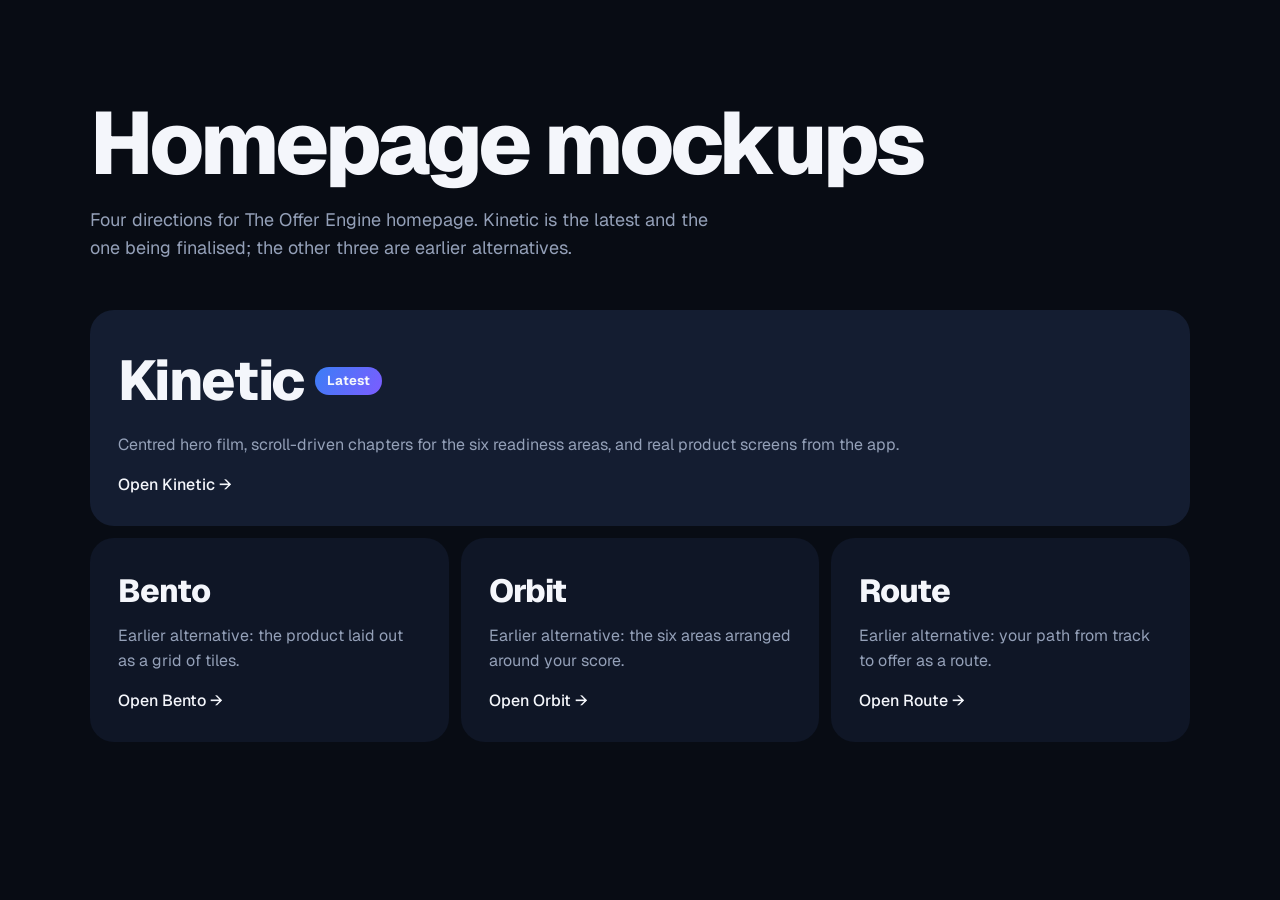
==== index.html @ 077ae508 "Homepage mockups for The Offer Engine Co-Authored-By: Claude Opus 5.5 <noreply@anthropic.com>" ====
<!doctype html>
<html lang="en-GB">
<head>
<meta charset="utf-8">
<meta name="robots" content="noindex">
<meta name="viewport" content="width=device-width, initial-scale=1">
<title>The Offer Engine: homepage mockups</title>
<link rel="preconnect" href="https://fonts.googleapis.com">
<link href="https://fonts.googleapis.com/css2?family=Geist:wght@400;500;700;800&display=swap" rel="stylesheet">
<style>
  :root { --bg: #080c14; --s1: #0f1626; --s2: #141d31; --ink: #f4f6fb; --muted: #94a0b8; --accent: #3b7ef6; --violet: #7c5cff; --grad: linear-gradient(120deg, var(--accent), var(--violet)); color-scheme: dark; }
  * { box-sizing: border-box; margin: 0; }
  body { background: var(--bg); color: var(--ink); font: 16px/1.55 Geist, system-ui, sans-serif; padding: clamp(48px, 8vw, 112px) clamp(16px, 5vw, 64px); }
  main { max-width: 1100px; margin: 0 auto; }
  h1 { font-size: clamp(40px, 7vw, 88px); font-weight: 800; letter-spacing: -.045em; line-height: .95; }
  .lede { margin-top: 20px; max-width: 52ch; color: var(--muted); font-size: 18px; }
  ul { list-style: none; padding: 0; margin-top: 48px; display: grid; grid-template-columns: repeat(auto-fit, minmax(min(100%, 300px), 1fr)); gap: 12px; }
  a { display: grid; gap: 8px; height: 100%; padding: 28px; border-radius: 24px; background: var(--s1); color: inherit; text-decoration: none; transition: background .3s; }
  a:hover, a:focus-visible { background: var(--s2); }
  a:focus-visible { outline: 2px solid var(--accent); outline-offset: 3px; }
  h2 { font-size: 32px; font-weight: 800; letter-spacing: -.03em; display: flex; align-items: center; gap: 12px; flex-wrap: wrap; }
  .tag { font-size: 13px; font-weight: 700; letter-spacing: 0; padding: 4px 12px; border-radius: 99px; background: var(--grad); }
  p { color: var(--muted); }
  .go { margin-top: 8px; color: var(--ink); font-weight: 500; }
  .latest { grid-column: 1 / -1; background: var(--s2); }
  .latest h2 { font-size: clamp(40px, 5vw, 56px); }
</style>
</head>
<body>
<main>
  <h1>Homepage mockups</h1>
  <p class="lede">Four directions for The Offer Engine homepage. Kinetic is the latest and the one being finalised; the other three are earlier alternatives.</p>
  <ul>
    <li style="grid-column:1/-1"><a class="latest" href="kinetic.html"><h2>Kinetic <span class="tag">Latest</span></h2><p>Centred hero film, scroll-driven chapters for the six readiness areas, and real product screens from the app.</p><span class="go">Open Kinetic →</span></a></li>
    <li><a href="bento.html"><h2>Bento</h2><p>Earlier alternative: the product laid out as a grid of tiles.</p><span class="go">Open Bento →</span></a></li>
    <li><a href="orbit.html"><h2>Orbit</h2><p>Earlier alternative: the six areas arranged around your score.</p><span class="go">Open Orbit →</span></a></li>
    <li><a href="route.html"><h2>Route</h2><p>Earlier alternative: your path from track to offer as a route.</p><span class="go">Open Route →</span></a></li>
  </ul>
</main>
</body>
</html>
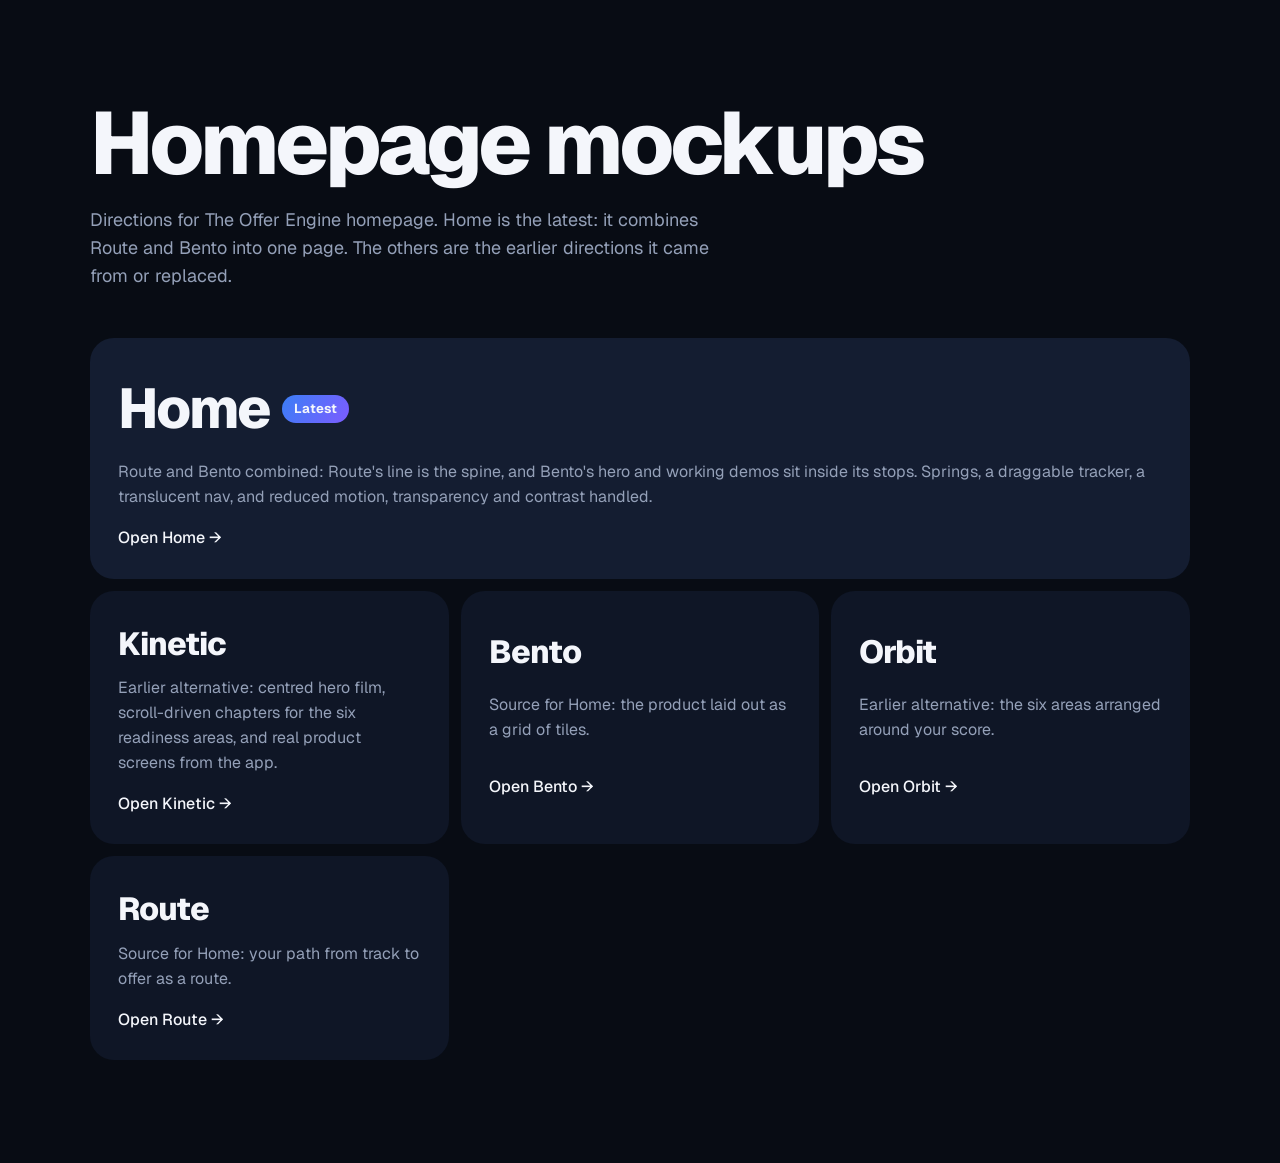
==== commit 42da57aa: "Home mockup: Route spine with Bento's hero and live demos Combines bento.html and route.html per #73" ====
--- a/index.html
+++ b/index.html
@@ -29,12 +29,13 @@
 <body>
 <main>
   <h1>Homepage mockups</h1>
-  <p class="lede">Four directions for The Offer Engine homepage. Kinetic is the latest and the one being finalised; the other three are earlier alternatives.</p>
+  <p class="lede">Directions for The Offer Engine homepage. Home is the latest: it combines Route and Bento into one page. The others are the earlier directions it came from or replaced.</p>
   <ul>
-    <li style="grid-column:1/-1"><a class="latest" href="kinetic.html"><h2>Kinetic <span class="tag">Latest</span></h2><p>Centred hero film, scroll-driven chapters for the six readiness areas, and real product screens from the app.</p><span class="go">Open Kinetic →</span></a></li>
-    <li><a href="bento.html"><h2>Bento</h2><p>Earlier alternative: the product laid out as a grid of tiles.</p><span class="go">Open Bento →</span></a></li>
+    <li style="grid-column:1/-1"><a class="latest" href="home.html"><h2>Home <span class="tag">Latest</span></h2><p>Route and Bento combined: Route's line is the spine, and Bento's hero and working demos sit inside its stops. Springs, a draggable tracker, a translucent nav, and reduced motion, transparency and contrast handled.</p><span class="go">Open Home →</span></a></li>
+    <li><a href="kinetic.html"><h2>Kinetic</h2><p>Earlier alternative: centred hero film, scroll-driven chapters for the six readiness areas, and real product screens from the app.</p><span class="go">Open Kinetic →</span></a></li>
+    <li><a href="bento.html"><h2>Bento</h2><p>Source for Home: the product laid out as a grid of tiles.</p><span class="go">Open Bento →</span></a></li>
     <li><a href="orbit.html"><h2>Orbit</h2><p>Earlier alternative: the six areas arranged around your score.</p><span class="go">Open Orbit →</span></a></li>
-    <li><a href="route.html"><h2>Route</h2><p>Earlier alternative: your path from track to offer as a route.</p><span class="go">Open Route →</span></a></li>
+    <li><a href="route.html"><h2>Route</h2><p>Source for Home: your path from track to offer as a route.</p><span class="go">Open Route →</span></a></li>
   </ul>
 </main>
 </body>
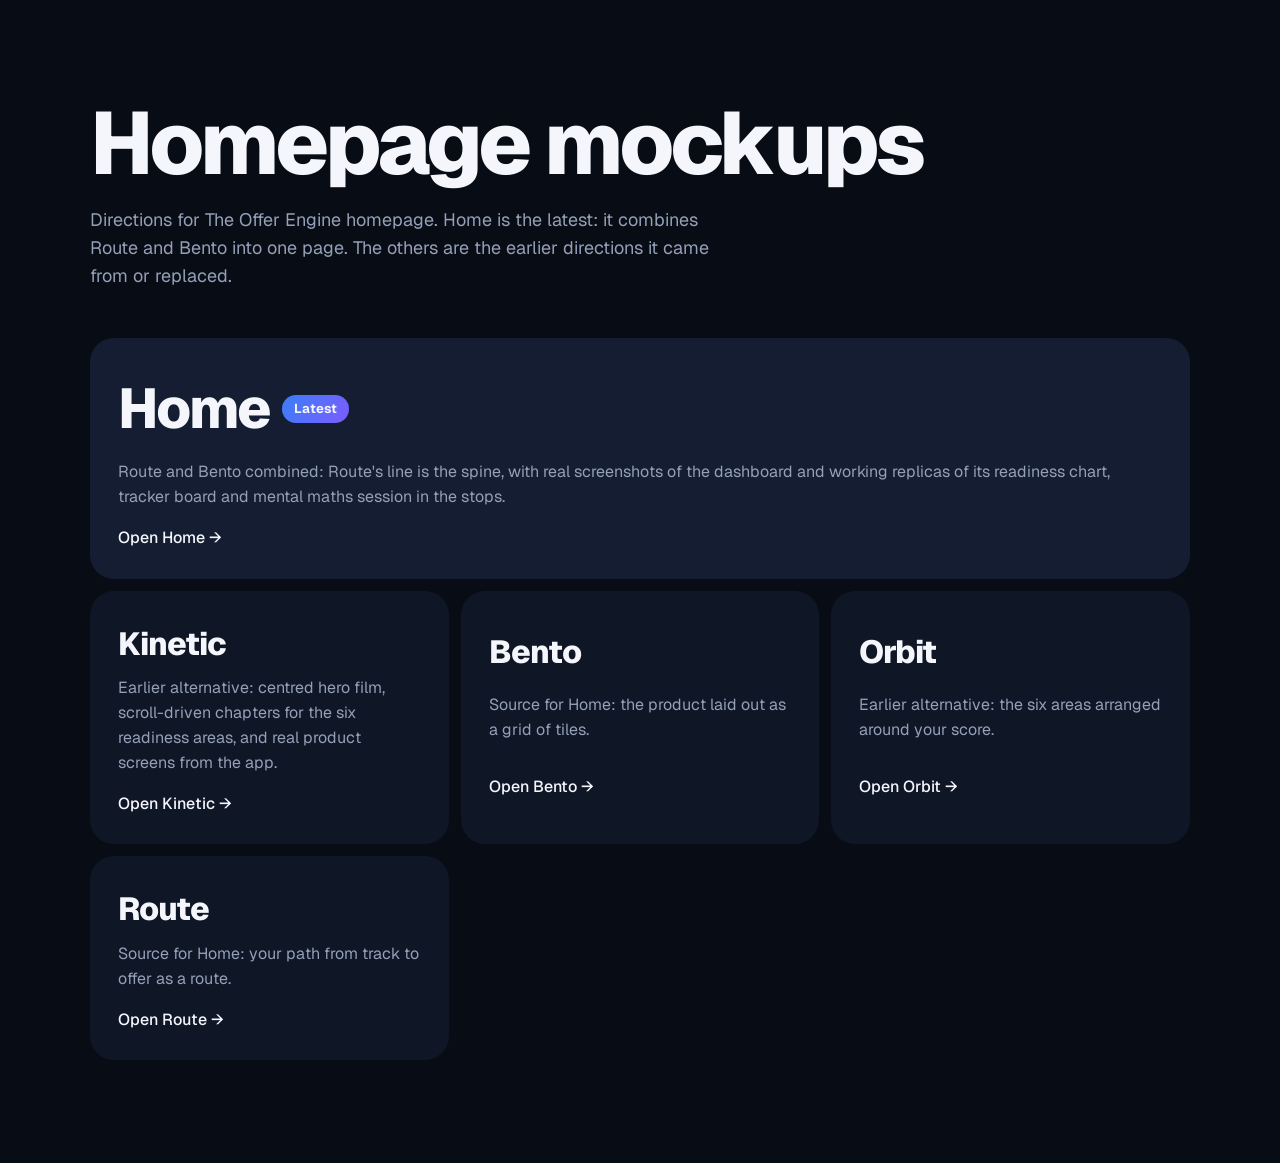
==== commit f11eb202: "Home mockup: real dashboard screenshots and faithful demos Replace the illustrative product window a" ====
--- a/index.html
+++ b/index.html
@@ -31,7 +31,7 @@
   <h1>Homepage mockups</h1>
   <p class="lede">Directions for The Offer Engine homepage. Home is the latest: it combines Route and Bento into one page. The others are the earlier directions it came from or replaced.</p>
   <ul>
-    <li style="grid-column:1/-1"><a class="latest" href="home.html"><h2>Home <span class="tag">Latest</span></h2><p>Route and Bento combined: Route's line is the spine, and Bento's hero and working demos sit inside its stops. Springs, a draggable tracker, a translucent nav, and reduced motion, transparency and contrast handled.</p><span class="go">Open Home →</span></a></li>
+    <li style="grid-column:1/-1"><a class="latest" href="home.html"><h2>Home <span class="tag">Latest</span></h2><p>Route and Bento combined: Route's line is the spine, with real screenshots of the dashboard and working replicas of its readiness chart, tracker board and mental maths session in the stops.</p><span class="go">Open Home →</span></a></li>
     <li><a href="kinetic.html"><h2>Kinetic</h2><p>Earlier alternative: centred hero film, scroll-driven chapters for the six readiness areas, and real product screens from the app.</p><span class="go">Open Kinetic →</span></a></li>
     <li><a href="bento.html"><h2>Bento</h2><p>Source for Home: the product laid out as a grid of tiles.</p><span class="go">Open Bento →</span></a></li>
     <li><a href="orbit.html"><h2>Orbit</h2><p>Earlier alternative: the six areas arranged around your score.</p><span class="go">Open Orbit →</span></a></li>
